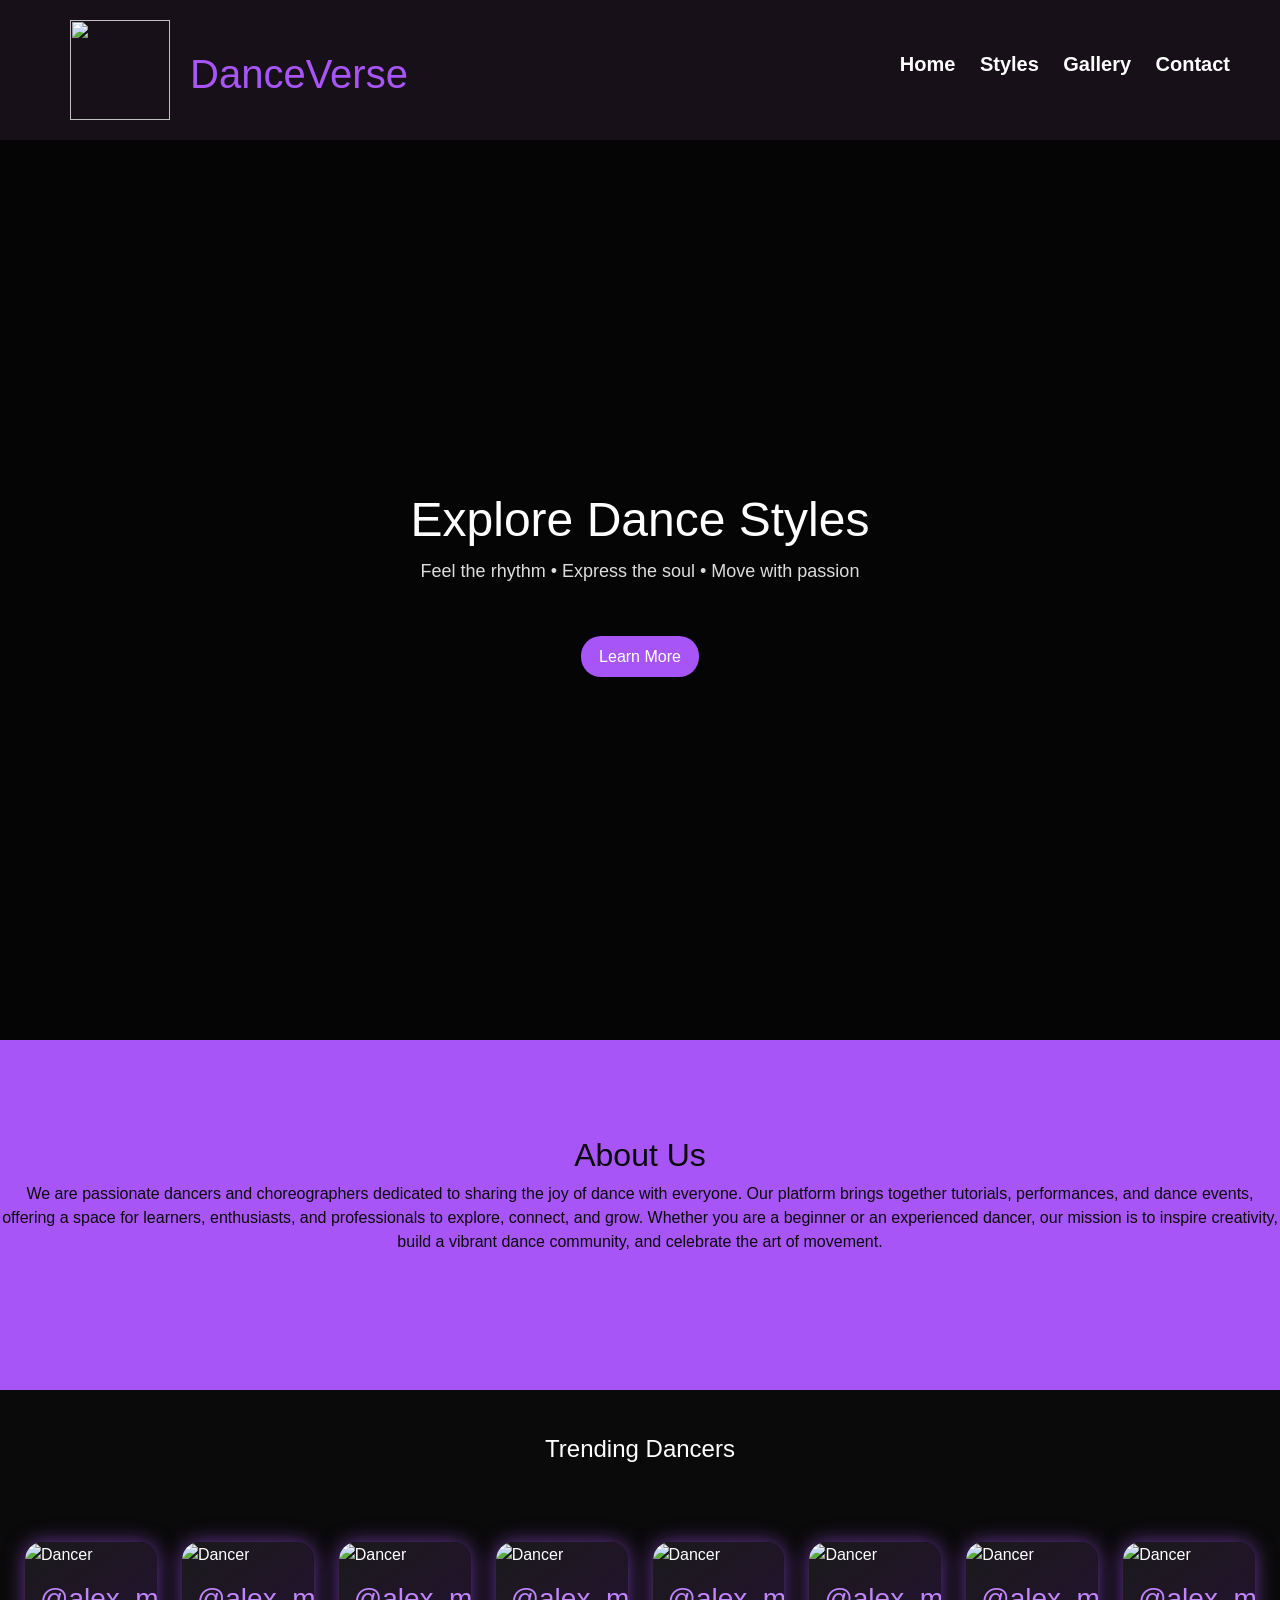
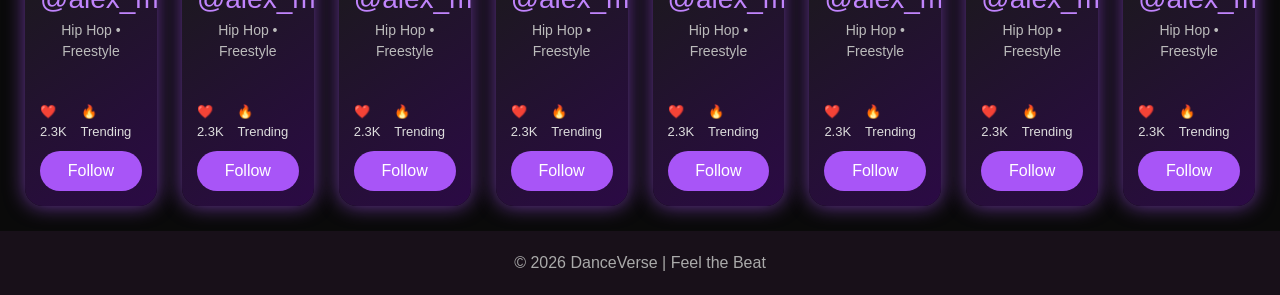
==== index.html @ 79f0ebe9 "Add files via upload" ====
<!DOCTYPE html>
<html lang="en">

<head>
    <meta charset="UTF-8">
    <title>Dance Styles</title>

    <!-- Google Font -->
    <link rel="stylesheet" href="https://cdn.jsdelivr.net/npm/bootstrap@5.3.8/dist/css/bootstrap.min.css">
    <link href="files/logo.png" rel="icon">
    <link rel="stylesheet" href="style.css">
</head>

<body>

    <!-- Navigation -->
    <nav>
        <div style="display: flex;" id="brand">
            <a href="index.html">
            <img src="files/logo.png" width="100px" height="100px">
            </a>
            <a href="index.html">
            <h1 style="padding-top: 30px;">DanceVerse</h1>
            </a>
        </div>

        <div style="padding-top: 29px;">
            <a href="index.html">Home</a>
            <a href="styles.html">Styles</a>
            <a href="gallery.html">Gallery</a>
            <a href="contact.html">Contact</a>
        </div>
    </nav>

    <!-- Hero Section -->
    <section class="hero">
        <div>
            <h2>Explore Dance Styles</h2>
            <p>Feel the rhythm • Express the soul • Move with passion</p>
            <div class="style-content">
                <a href="#scroll">Learn More</a>
            </div>
        </div>
    </section>


    <section class="aboutUs">
        <div>
            <div>
                <h2>About Us</h2>
                <p style="color: #0a0a0a;">We are passionate dancers and choreographers dedicated to sharing the joy of
                    dance with everyone. Our
                    platform brings together tutorials, performances, and dance events, offering a space for learners,
                    enthusiasts, and professionals to explore, connect, and grow. Whether you are a beginner or an
                    experienced dancer, our mission is to inspire creativity, build a vibrant dance community, and
                    celebrate
                    the art of movement.</p>
            </div>

        </div>
    </section>

    <div id="scroll">
    <h4 style="padding: 45px;text-align: center;">Trending Dancers</h4>

    <section style="display: flex; padding: 25px; gap: 25px;">


        <div class="trending-card">
            <img src="images/dancer1.jpg" alt="Dancer">

            <div class="card-content">
                <h3>@alex_moves</h3>
                <p>Hip Hop • Freestyle</p>

                <div class="stats">
                    <span>❤️ 2.3K</span>
                    <span>🔥 Trending</span>
                </div>

                <a href="#" class="follow-btn">Follow</a>
            </div>

        </div>

        <div class="trending-card">
            <img src="images/dancer1.jpg" alt="Dancer">

            <div class="card-content">
                <h3>@alex_moves</h3>
                <p>Hip Hop • Freestyle</p>

                <div class="stats">
                    <span>❤️ 2.3K</span>
                    <span>🔥 Trending</span>
                </div>

                <a href="#" class="follow-btn">Follow</a>
            </div>

        </div>

        <div class="trending-card">
            <img src="images/dancer1.jpg" alt="Dancer">

            <div class="card-content">
                <h3>@alex_moves</h3>
                <p>Hip Hop • Freestyle</p>

                <div class="stats">
                    <span>❤️ 2.3K</span>
                    <span>🔥 Trending</span>
                </div>

                <a href="#" class="follow-btn">Follow</a>
            </div>

        </div>

        <div class="trending-card">
            <img src="images/dancer1.jpg" alt="Dancer">

            <div class="card-content">
                <h3>@alex_moves</h3>
                <p>Hip Hop • Freestyle</p>

                <div class="stats">
                    <span>❤️ 2.3K</span>
                    <span>🔥 Trending</span>
                </div>

                <a href="#" class="follow-btn">Follow</a>
            </div>

        </div>

        <div class="trending-card">
            <img src="images/dancer1.jpg" alt="Dancer">

            <div class="card-content">
                <h3>@alex_moves</h3>
                <p>Hip Hop • Freestyle</p>

                <div class="stats">
                    <span>❤️ 2.3K</span>
                    <span>🔥 Trending</span>
                </div>

                <a href="#" class="follow-btn">Follow</a>
            </div>

        </div>

        <div class="trending-card">
            <img src="images/dancer1.jpg" alt="Dancer">

            <div class="card-content">
                <h3>@alex_moves</h3>
                <p>Hip Hop • Freestyle</p>

                <div class="stats">
                    <span>❤️ 2.3K</span>
                    <span>🔥 Trending</span>
                </div>

                <a href="#" class="follow-btn">Follow</a>
            </div>

        </div>

        <div class="trending-card">
            <img src="images/dancer1.jpg" alt="Dancer">

            <div class="card-content">
                <h3>@alex_moves</h3>
                <p>Hip Hop • Freestyle</p>

                <div class="stats">
                    <span>❤️ 2.3K</span>
                    <span>🔥 Trending</span>
                </div>

                <a href="#" class="follow-btn">Follow</a>
            </div>

        </div>

        <div class="trending-card">
            <img src="images/dancer1.jpg" alt="Dancer">

            <div class="card-content">
                <h3>@alex_moves</h3>
                <p>Hip Hop • Freestyle</p>

                <div class="stats">
                    <span>❤️ 2.3K</span>
                    <span>🔥 Trending</span>
                </div>

                <a href="#" class="follow-btn">Follow</a>
            </div>

        </div>

    </section>
    </div>


    <!-- Footer -->
    <footer>
        © 2026 DanceVerse | Feel the Beat
    </footer>

</body>

</html>
---- style.css ----
* {
    margin: 0px;
    padding: 0px;
    font-family: 'Trebuchet MS', 'Lucida Sans Unicode', 'Lucida Grande', 'Lucida Sans', Arial, sans-serif;
}

body {
    margin: 0;
    font-family: 'Poppins', sans-serif;
    background-color: #0a0a0a;
    color: white;
}

/* Navbar */
nav {
    display: flex;
    justify-content: space-between;
    padding: 20px 50px;
    background: rgb(24, 16, 25);
}

nav h1 {
    color: #a855f7;
}

nav a {
    font-size: 20px;
    color: white;
    text-decoration: none;
    font-weight: bold;
    margin-left: 20px;
}

nav:nth-child(1) div:nth-child(1) a:nth-child(2):hover {
    text-decoration: none;
}

nav a:hover {
    color: #a855f7;
    text-decoration: underline;
    text-decoration-color: #a855f7;
}

#brand {
    display: block;
}

a:active {
  color:#a855f7;
}

/* Hero Section */
.hero {
    min-height: 100vh; 
    
    display: flex;
    align-items: center;
    justify-content: center;
    text-align: center;
    background: linear-gradient(rgba(0, 0, 0, 0.5), rgba(0, 0, 0, 0.5)), url("files/landing image.jpg") center/cover no-repeat;
    color: white;
}

.hero h2 {
    font-size: 48px;
    margin-bottom: 10px;
}

.hero p {
    font-size: 18px;
    color: #ddd;
}

/* Dance Cards */
.section {
    padding: 60px 50px;
}

.section h2 {
    text-align: center;
    margin-bottom: 40px;
    color: #a855f7;
}

.cards {
    display: grid;
    grid-template-columns: repeat(auto-fit, minmax(250px, 1fr));
    gap: 30px;
}

.card {
    background: #111;
    border-radius: 15px;
    padding: 20px;
    transition: transform 0.3s, box-shadow 0.3s;
}

.card:hover {
    transform: translateY(-10px);
    box-shadow: 0 0 20px #a855f7;
}

.card img {
    width: 100%;
    border-radius: 10px;
    height: 180px;
    object-fit: cover;
}

.card h3 {
    margin-top: 15px;
    color: #a855f7;
}

.card p {
    font-size: 14px;
    color: #ccc;
}

/*aboutUs*/
.aboutUs{
    display: flex;
    align-items: center;
    justify-content: center;
    text-align: center;
    color: #0a0a0a;
    background-color: #a855f7;
    height: 350px;
}

/* Footer */
footer {
    text-align: center;
    padding: 20px;
    background: rgb(24, 16, 25);
    color: #aaa;
}

/*Gallery Header */
.header {
    text-align: center;
    padding: 50px 20px;
}

.header h1 {
    color: #a855f7;
    font-size: 40px;
}

.header p {
    color: #ccc;
}

/* Filter Buttons */
.filters {
    text-align: center;
    margin-bottom: 30px;
}

.filters button {
    background: none;
    border: 2px solid #a855f7;
    color: white;
    padding: 8px 18px;
    margin: 5px;
    border-radius: 20px;
    cursor: pointer;
    transition: 0.3s;
    width: 200px;
}

.filters button:hover,
.filters button.active {
    background: #a855f7;
}

/* Gallery Grid */
.gallery {
    display: grid;
    grid-template-columns: repeat(auto-fit, minmax(250px, 1fr));
    gap: 20px;
    padding: 0 40px 60px;
}

.item {
    position: relative;
    overflow: hidden;
    border-radius: 15px;
    cursor: pointer;
}

.item img {
    width: 100%;
    height: 250px;
    object-fit: cover;
    transition: transform 0.4s;
}

.item:hover img {
    transform: scale(1.1);
}

.overlay {
    position: absolute;
    inset: 0;
    background: rgba(0, 0, 0, 0.6);
    display: flex;
    align-items: center;
    justify-content: center;
    opacity: 0;
    transition: 0.3s;
}

.item:hover .overlay {
    opacity: 1;
}

.overlay h3 {
    color: #fff;
    background: #a855f7;
    padding: 8px 15px;
    border-radius: 20px;
    font-size: 14px;
}

/* Lightbox */
.lightbox {
    position: fixed;
    inset: 0;
    background: rgba(0, 0, 0, 0.9);
    display: none;
    align-items: center;
    justify-content: center;
    z-index: 100;
}

.lightbox img {
    max-width: 90%;
    max-height: 90%;
    border-radius: 10px;
}

.lightbox span {
    position: absolute;
    top: 30px;
    right: 40px;
    font-size: 40px;
    cursor: pointer;
}

@media (max-width: 600px) {
    .header h1 {
        font-size: 30px;
    }
}

/* Page Container */
.contact-container {
    max-width: 900px;
    margin: auto;
    padding: 60px 20px;
}

h1 {
    text-align: center;
    color: #a855f7;
    margin-bottom: 10px;
}

p {
    text-align: center;
    color: #ccc;
    margin-bottom: 40px;
}

/* Contact Form */
.contact-form {
    background: #1a1a1a;
    padding: 40px;
    border-radius: 20px;
    box-shadow: 0 0 20px rgba(168, 85, 247, 0.4);
}

.form-group {
    margin-bottom: 20px;
}

label {
    display: block;
    margin-bottom: 6px;
    color: #ccc;
}

input,
textarea {
    width: 100%;
    padding: 12px;
    border-radius: 10px;
    border: none;
    outline: none;
    background: #0f0f0f;
    color: white;
    font-size: 14px;
}

textarea {
    resize: none;
    height: 120px;
}

input::placeholder,
textarea::placeholder {
    color: #777;
}

button {
    width: 100%;
    padding: 12px;
    border-radius: 30px;
    border: none;
    background: #a855f7;
    color: white;
    font-size: 16px;
    cursor: pointer;
    transition: 0.3s;
}

button:hover {
    background: #9333ea;
    box-shadow: 0 0 15px #a855f7;
}

/* Contact Info */
.info {
    text-align: center;
    margin-top: 40px;
    color: #aaa;
}

@media (max-width: 600px) {
    .contact-form {
        padding: 25px;
    }
}

/* Styles Section */
.styles {
    padding: 60px 40px;
    display: grid;
    grid-template-columns: repeat(auto-fit, minmax(280px, 1fr));
    gap: 30px;
}

.style-card {
    background: #1a1a1a;
    border-radius: 20px;
    overflow: hidden;
    transition: 0.3s;
}

.style-card:hover {
    transform: translateY(-8px);
    box-shadow: 0 0 25px rgba(168, 85, 247, 0.6);
}

.style-card img {
    width: 100%;
    height: 200px;
    object-fit: cover;
}

.style-content {
    padding: 20px;
}

.style-content h3 {
    color: #a855f7;
    margin-bottom: 10px;
}

.style-content p {
    color: #ccc;
    font-size: 14px;
    margin-bottom: 15px;
}

.style-content a {
    text-decoration: none;
    color: white;
    background: #a855f7;
    padding: 12px 18px;
    border-radius: 20px;
    font-size: 16px;
    transition: 0.3s;
}

.style-content a:hover {
    background: #9333ea;
}

/* trending card */

.trending-card{
    width:260px;
    background:linear-gradient(145deg,#1a1a1a,#2b0a45);
    border-radius:18px;
    overflow:hidden;
    box-shadow:0 0 20px rgba(168,85,247,0.6);
    transition:0.4s;
    
}
.trending-card:hover{
    transform:translateY(-8px) scale(1.02);
    box-shadow:0 0 35px rgba(168,85,247,0.9);
}
.trending-card img{
    width:100%;
    height:220px;
    object-fit:cover;
}
.card-content{
    padding:15px;
}
.card-content h3{
    color:#c084fc;
    margin-bottom:5px;
}
.card-content p{
    color:#bbb;
    font-size:14px;
}
.stats{
    display:flex;
    justify-content:space-between;
    margin:10px 0;
    font-size:13px;
    color:#ddd;
}
.follow-btn{
    display:block;
    text-align:center;
    padding:8px;
    background:#a855f7;
    border-radius:20px;
    text-decoration:none;
    color:white;
    transition:0.3s;
}
.follow-btn:hover{
    background:#9333ea;
}
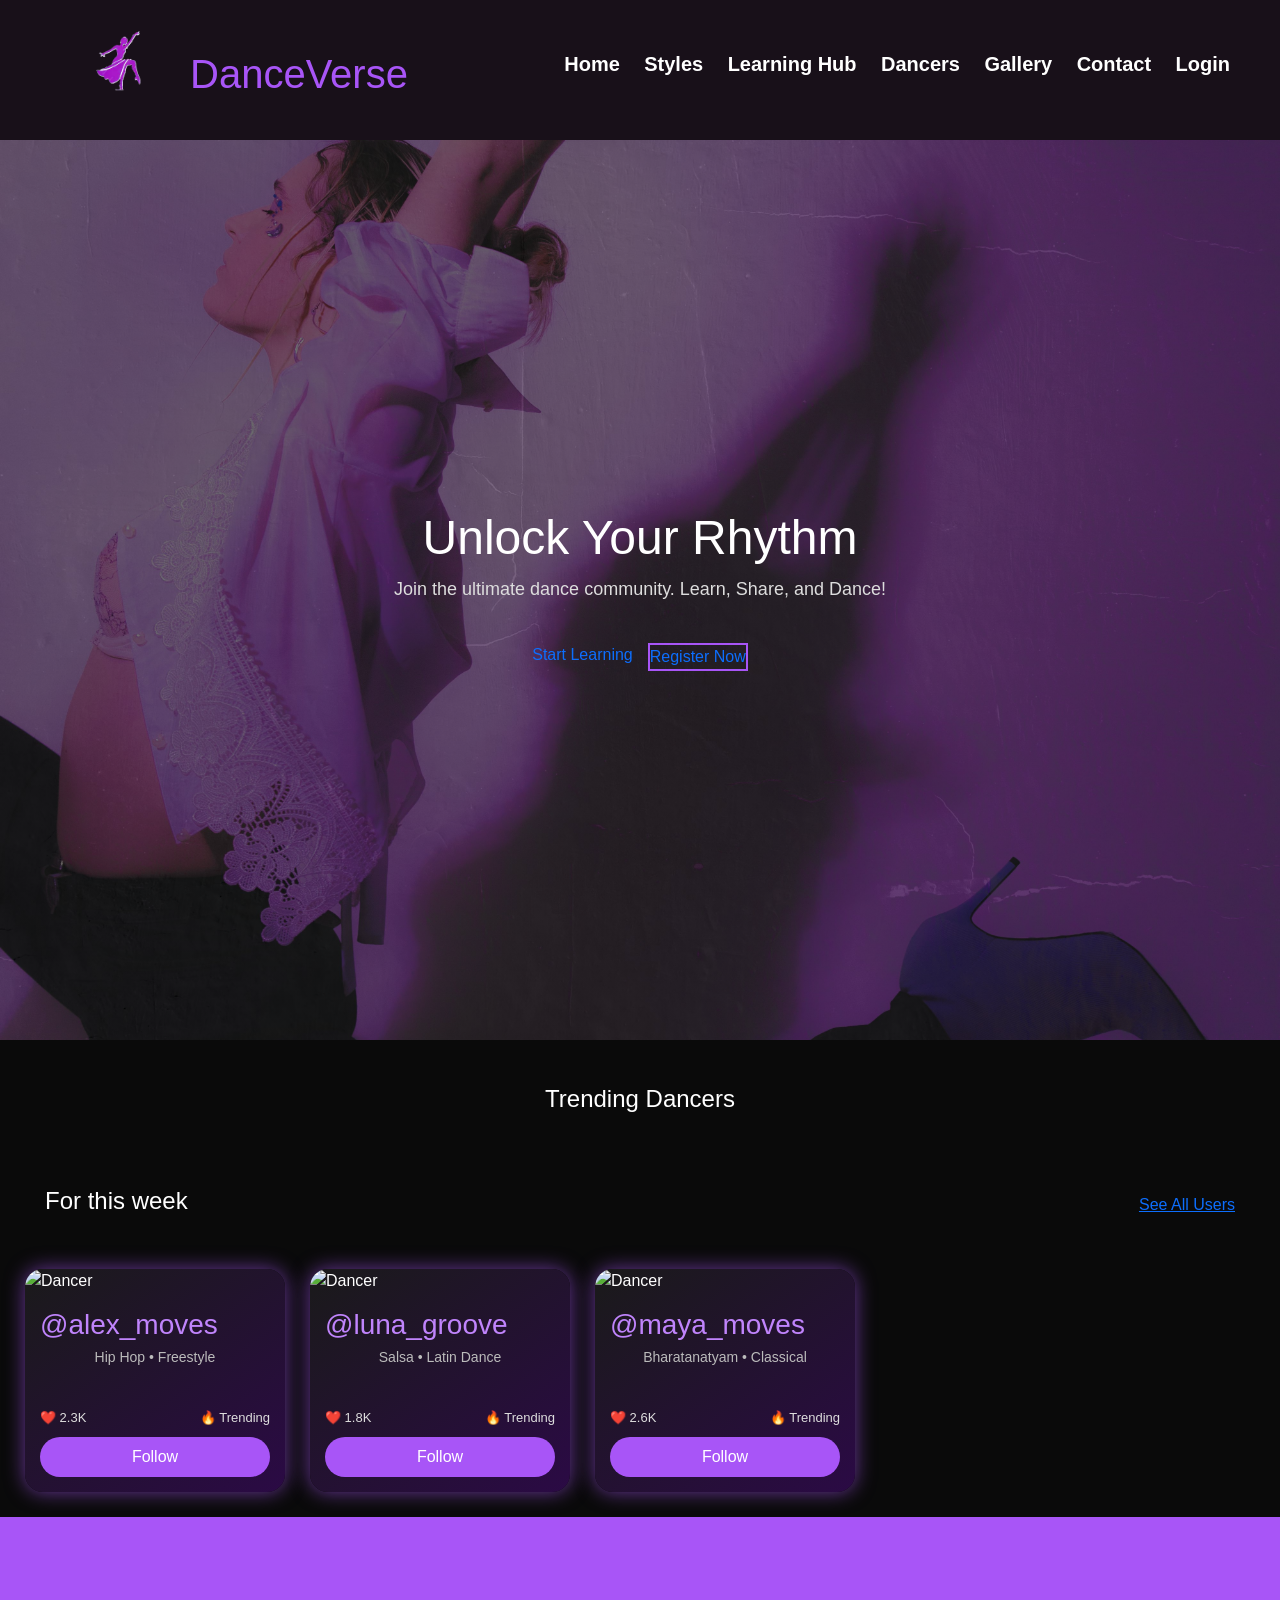
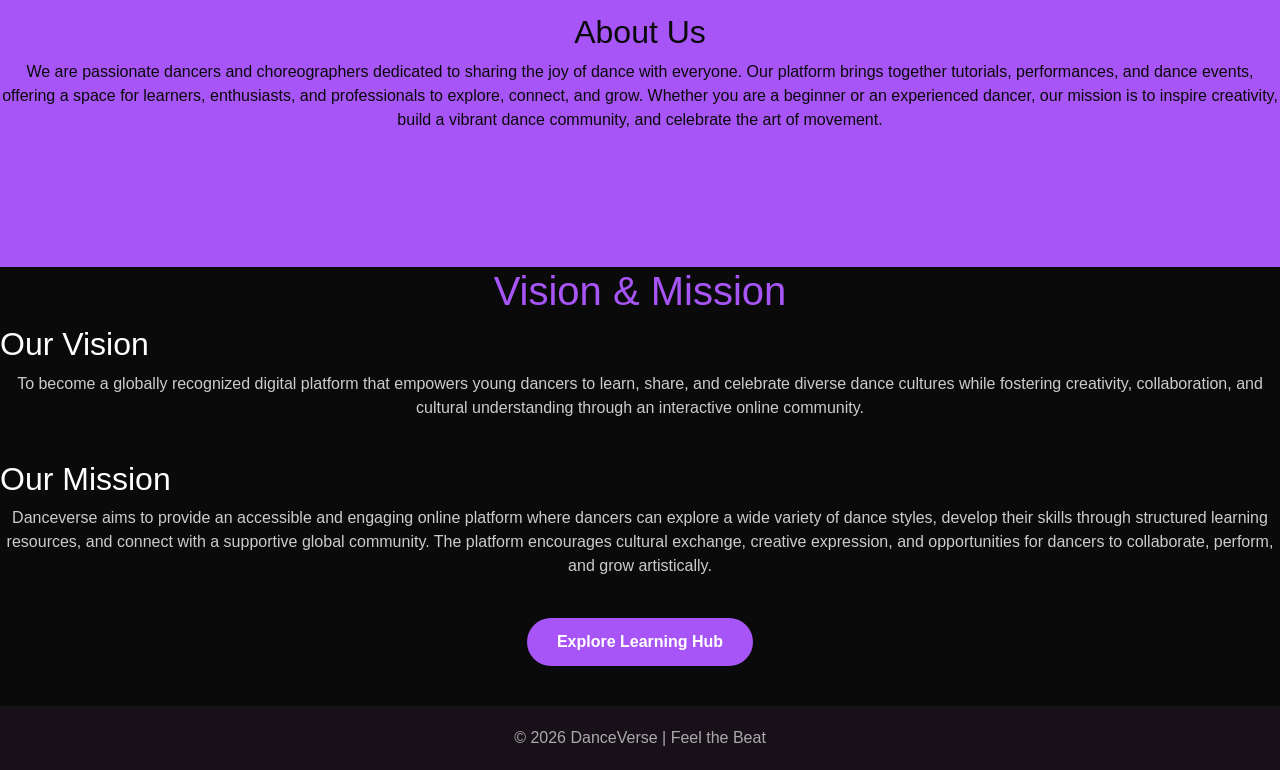
==== commit 2f2c8818: "index.html" ====
--- a/index.html
+++ b/index.html
@@ -9,6 +9,7 @@
     <link rel="stylesheet" href="https://cdn.jsdelivr.net/npm/bootstrap@5.3.8/dist/css/bootstrap.min.css">
     <link href="files/logo.png" rel="icon">
     <link rel="stylesheet" href="style.css">
+    <script src="auth.js"></script>
 </head>
 
 <body>
@@ -17,34 +18,108 @@
     <nav>
         <div style="display: flex;" id="brand">
             <a href="index.html">
-            <img src="files/logo.png" width="100px" height="100px">
+                <img src="files/logo.png" width="100px" height="100px">
             </a>
             <a href="index.html">
-            <h1 style="padding-top: 30px;">DanceVerse</h1>
+                <h1 style="padding-top: 30px;">DanceVerse</h1>
             </a>
         </div>
 
         <div style="padding-top: 29px;">
             <a href="index.html">Home</a>
             <a href="styles.html">Styles</a>
+            <a href="learning.html">Learning Hub</a>
+            <a href="all-users.html">Dancers</a>
             <a href="gallery.html">Gallery</a>
             <a href="contact.html">Contact</a>
+            <a href="login.html">Login</a>
         </div>
     </nav>
 
     <!-- Hero Section -->
-    <section class="hero">
-        <div>
-            <h2>Explore Dance Styles</h2>
-            <p>Feel the rhythm • Express the soul • Move with passion</p>
-            <div class="style-content">
-                <a href="#scroll">Learn More</a>
-            </div>
-        </div>
+    <header class="hero">
+        <div class="hero-content">
+            <h2>Unlock Your Rhythm</h2>
+            <p>Join the ultimate dance community. Learn, Share, and Dance!</p>
+            <div style="margin-top: 25px; display: flex; gap: 15px; justify-content: center;">
+                <a href="learning.html" class="btn-primary-custom" style="text-decoration: none;">Start Learning</a>
+                <a href="login.html" id="heroRegisterBtn" class="btn-primary-custom" style="text-decoration: none; background: transparent; border: 2px solid #a855f7;">Register Now</a>
+            </div>
+        </div>
+    </header>
+
+
+    <div>
+        <h4 style="padding: 45px;text-align: center;">Trending Dancers</h4>
+
+        <div style="display:flex; justify-content:space-between; align-items:center; padding:20px 45px;">
+            <h4>For this week</h4>
+            <a href="all-users.html" class="see-all-btn">See All Users</a>
+        </div>
+
+        <section style="display: flex; padding: 25px; gap: 25px;">
+
+
+            <div class="trending-card">
+                <img src="https://th.bing.com/th?q=Hip+Hop+Dance+Shadow+Pose&w=120&h=120&c=1&rs=1&qlt=70&o=7&cb=1&dpr=1.3&pid=InlineBlock&rm=3&mkt=en-WW&cc=LK&setlang=en&adlt=moderate&t=1&mw=247"
+                    alt="Dancer">
+
+                <div class="card-content">
+                    <h3>@alex_moves</h3>
+                    <p>Hip Hop • Freestyle</p>
+
+                    <div class="stats">
+                        <span>❤️ 2.3K</span>
+                        <span>🔥 Trending</span>
+                    </div>
+
+                    <a href="#" class="follow-btn">Follow</a>
+                </div>
+
+            </div>
+
+            <div class="trending-card">
+                <img src="https://th.bing.com/th/id/OIP.S4e53twAFjOO5ut0KkXUsgHaHa?w=220&h=220&c=7&r=0&o=7&dpr=1.3&pid=1.7&rm=3"
+                    alt="Dancer">
+
+                <div class="card-content">
+                    <h3>@luna_groove</h3>
+                    <p>Salsa • Latin Dance</p>
+
+                    <div class="stats">
+                        <span>❤️ 1.8K</span>
+                        <span>🔥 Trending</span>
+                    </div>
+
+                    <a href="#" class="follow-btn">Follow</a>
+                </div>
+            </div>
+
+            <div class="trending-card">
+                <img src="https://www.bing.com/th/id/OIP.aJKtExA-qgsXPLu5vEgRTgHaFu?w=231&h=211&c=8&rs=1&qlt=90&o=6&dpr=1.3&pid=3.1&rm=2"
+                    alt="Dancer">
+
+                <div class="card-content">
+                    <h3>@maya_moves</h3>
+                    <p>Bharatanatyam • Classical</p>
+
+                    <div class="stats">
+                        <span>❤️ 2.6K</span>
+                        <span>🔥 Trending</span>
+                    </div>
+
+                    <a href="#" class="follow-btn">Follow</a>
+                </div>
+            </div>
+
+    </div>
+
+
+
     </section>
-
-
-    <section class="aboutUs">
+    </div>
+
+    <section id="scroll" class="aboutUs">
         <div>
             <div>
                 <h2>About Us</h2>
@@ -60,157 +135,104 @@
         </div>
     </section>
 
-    <div id="scroll">
-    <h4 style="padding: 45px;text-align: center;">Trending Dancers</h4>
-
-    <section style="display: flex; padding: 25px; gap: 25px;">
-
-
-        <div class="trending-card">
-            <img src="images/dancer1.jpg" alt="Dancer">
-
-            <div class="card-content">
-                <h3>@alex_moves</h3>
-                <p>Hip Hop • Freestyle</p>
-
-                <div class="stats">
-                    <span>❤️ 2.3K</span>
-                    <span>🔥 Trending</span>
-                </div>
-
-                <a href="#" class="follow-btn">Follow</a>
-            </div>
-
-        </div>
-
-        <div class="trending-card">
-            <img src="images/dancer1.jpg" alt="Dancer">
-
-            <div class="card-content">
-                <h3>@alex_moves</h3>
-                <p>Hip Hop • Freestyle</p>
-
-                <div class="stats">
-                    <span>❤️ 2.3K</span>
-                    <span>🔥 Trending</span>
-                </div>
-
-                <a href="#" class="follow-btn">Follow</a>
-            </div>
-
-        </div>
-
-        <div class="trending-card">
-            <img src="images/dancer1.jpg" alt="Dancer">
-
-            <div class="card-content">
-                <h3>@alex_moves</h3>
-                <p>Hip Hop • Freestyle</p>
-
-                <div class="stats">
-                    <span>❤️ 2.3K</span>
-                    <span>🔥 Trending</span>
-                </div>
-
-                <a href="#" class="follow-btn">Follow</a>
-            </div>
-
-        </div>
-
-        <div class="trending-card">
-            <img src="images/dancer1.jpg" alt="Dancer">
-
-            <div class="card-content">
-                <h3>@alex_moves</h3>
-                <p>Hip Hop • Freestyle</p>
-
-                <div class="stats">
-                    <span>❤️ 2.3K</span>
-                    <span>🔥 Trending</span>
-                </div>
-
-                <a href="#" class="follow-btn">Follow</a>
-            </div>
-
-        </div>
-
-        <div class="trending-card">
-            <img src="images/dancer1.jpg" alt="Dancer">
-
-            <div class="card-content">
-                <h3>@alex_moves</h3>
-                <p>Hip Hop • Freestyle</p>
-
-                <div class="stats">
-                    <span>❤️ 2.3K</span>
-                    <span>🔥 Trending</span>
-                </div>
-
-                <a href="#" class="follow-btn">Follow</a>
-            </div>
-
-        </div>
-
-        <div class="trending-card">
-            <img src="images/dancer1.jpg" alt="Dancer">
-
-            <div class="card-content">
-                <h3>@alex_moves</h3>
-                <p>Hip Hop • Freestyle</p>
-
-                <div class="stats">
-                    <span>❤️ 2.3K</span>
-                    <span>🔥 Trending</span>
-                </div>
-
-                <a href="#" class="follow-btn">Follow</a>
-            </div>
-
-        </div>
-
-        <div class="trending-card">
-            <img src="images/dancer1.jpg" alt="Dancer">
-
-            <div class="card-content">
-                <h3>@alex_moves</h3>
-                <p>Hip Hop • Freestyle</p>
-
-                <div class="stats">
-                    <span>❤️ 2.3K</span>
-                    <span>🔥 Trending</span>
-                </div>
-
-                <a href="#" class="follow-btn">Follow</a>
-            </div>
-
-        </div>
-
-        <div class="trending-card">
-            <img src="images/dancer1.jpg" alt="Dancer">
-
-            <div class="card-content">
-                <h3>@alex_moves</h3>
-                <p>Hip Hop • Freestyle</p>
-
-                <div class="stats">
-                    <span>❤️ 2.3K</span>
-                    <span>🔥 Trending</span>
-                </div>
-
-                <a href="#" class="follow-btn">Follow</a>
-            </div>
-
-        </div>
-
+    <section class="vision-mission">
+        <h1 class="section-title">Vision & Mission</h1>
+
+        <div class="vm-container">
+
+            <div class="vm-card">
+                <h2>Our Vision</h2>
+                <p>
+                    To become a globally recognized digital platform that empowers young dancers
+                    to learn, share, and celebrate diverse dance cultures while fostering creativity,
+                    collaboration, and cultural understanding through an interactive online community.
+                </p>
+            </div>
+
+            <div class="vm-card">
+                <h2>Our Mission</h2>
+                <p>
+                    Danceverse aims to provide an accessible and engaging online platform where
+                    dancers can explore a wide variety of dance styles, develop their skills through
+                    structured learning resources, and connect with a supportive global community.
+                    The platform encourages cultural exchange, creative expression, and opportunities
+                    for dancers to collaborate, perform, and grow artistically.
+                </p>
+            </div>
+
+        </div>
     </section>
+
+    <!-- Most Popular Tutorials 
+    <div id="tutorials-preview" class="learning-page" style="padding-bottom: 60px;">
+        <h4 style="padding: 45px; text-align: center;">Most Popular Tutorials</h4>
+
+        <div class="grid" style="max-width: 1200px; margin: auto; padding: 0 25px;">
+            <a href="learning.html#hiphop" class="card" style="text-decoration: none; color: inherit;">
+                <img src="files/hiphop/hiphop.webp" alt="Hip Hop">
+                <div class="card-content">
+                    <h3>Hip Hop Basics</h3>
+                    <p>Step-by-step beginner tutorial</p>
+                    <span class="tag">Beginner</span>
+                </div>
+            </a>
+
+            <a href="learning.html#salsa" class="card" style="text-decoration: none; color: inherit;">
+                <img src="files/salsa/salsa.webp" alt="Salsa">
+                <div class="card-content">
+                    <h3>Salsa Foundations</h3>
+                    <p>Core posture and balance training</p>
+                    <span class="tag">Beginner</span>
+                </div>
+            </a>
+
+            <a href="learning.html#ballet" class="card" style="text-decoration: none; color: inherit;">
+                <img src="https://static01.nyt.com/images/2023/05/24/arts/NYCB-season-promo/NYCB-season-highlights-07-videoSixteenByNine3000.jpg"
+                    alt="Ballet">
+                <div class="card-content">
+                    <h3>Ballet Foundations</h3>
+                    <p>Core posture and balance training</p>
+                    <span class="tag">Beginner</span>
+                </div>
+            </a>
+        </div>
+    
+        <div style="text-align: center; margin-top: 40px;">
+            <a href="learning.html"
+                style="display: inline-block; padding: 12px 30px; background: #a855f7; color: white; text-decoration: none; border-radius: 25px; font-weight: bold; transition: 0.3s;"
+                onmouseover="this.style.background='#9333ea'; this.style.boxShadow='0 0 15px #a855f7';"
+                onmouseout="this.style.background='#a855f7'; this.style.boxShadow='none';">Explore All Tutorials</a>
+        </div>
+    </div>-->
+    <div style="text-align: center; margin-top: 40px; margin-bottom: 40px;">
+        <a href="learning.html"
+            style="display: inline-block; padding: 12px 30px; background: #a855f7; color: white; text-decoration: none; border-radius: 25px; font-weight: bold; transition: 0.3s;"
+            onmouseover="this.style.background='#9333ea'; this.style.boxShadow='0 0 15px #a855f7';"
+            onmouseout="this.style.background='#a855f7'; this.style.boxShadow='none';">Explore Learning Hub</a>
     </div>
-
-
     <!-- Footer -->
     <footer>
         © 2026 DanceVerse | Feel the Beat
     </footer>
 
+    <script>
+        // Hero button logic
+        document.addEventListener('DOMContentLoaded', () => {
+            const regBtn = document.getElementById('heroRegisterBtn');
+            if (Auth.isLoggedIn()) {
+                regBtn.style.display = 'none';
+            } else {
+                regBtn.onclick = (e) => {
+                    e.preventDefault();
+                    window.location.href = 'login.html';
+                    setTimeout(() => {
+                        // This would need a param or shared state to trigger register view
+                        // For now we just go to login which has the toggle
+                    }, 100);
+                };
+            }
+        });
+    </script>
 </body>
 
-</html>+</html>
